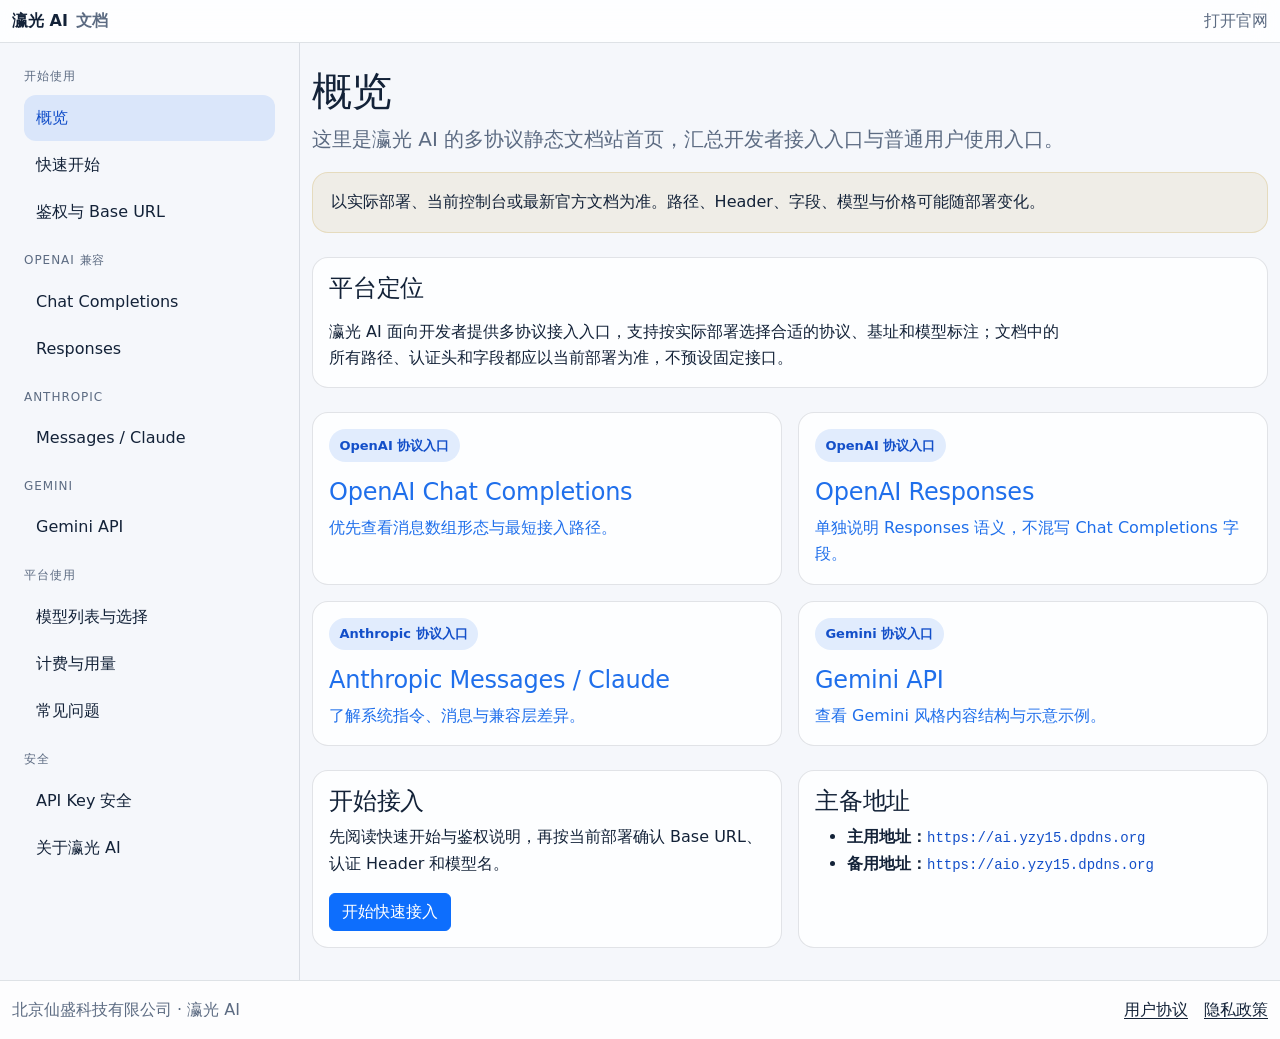
==== index.html @ 637718db "Add public Y-G-AI docs site" ====
<!doctype html>
<html lang="zh-CN">
<head>
  <meta charset="utf-8">
  <meta name="viewport" content="width=device-width, initial-scale=1">
  <meta name="description" content="瀛光 AI 多协议开发者文档">
  <title>概览 | 瀛光 AI 文档</title>
  <link rel="stylesheet" href="https://cdn.jsdelivr.net/npm/bootstrap@5.3.3/dist/css/bootstrap.min.css" integrity="sha384-QWTKZyjpPEjISv5WaRU9OFeRpok6YctnYmDr5pNlyT2bRjXh0JMhjY6hW+ALEwIH" crossorigin="anonymous">
  <link rel="stylesheet" href="assets/style.css">
</head>
<body data-page="overview">
  <header class="docs-topbar border-bottom">
    <div class="container-fluid d-flex align-items-center justify-content-between gap-3 py-2">
      <a class="brand-link" href="index.html">瀛光 AI <span>文档</span></a>
      <div class="d-flex align-items-center gap-2">
        <a class="topbar-link d-none d-md-inline" href="https://ai.yzy15.dpdns.org" target="_blank" rel="noreferrer">打开官网</a>
        <button class="btn btn-primary d-lg-none" type="button" data-bs-toggle="offcanvas" data-bs-target="#docsSidebar" aria-controls="docsSidebar">菜单</button>
      </div>
    </div>
  </header>
  <div class="docs-layout">
    <aside class="offcanvas-lg offcanvas-start docs-sidebar" tabindex="-1" id="docsSidebar" aria-label="文档导航">
      <div class="offcanvas-header d-lg-none">
        <h2 class="offcanvas-title h6 mb-0">文档导航</h2>
        <button class="btn-close" type="button" data-bs-dismiss="offcanvas" aria-label="关闭导航"></button>
      </div>
      <nav class="offcanvas-body d-block p-3 p-lg-4">
        <div class="nav-group"><div class="nav-group-title">开始使用</div><a data-nav-page="overview" href="index.html">概览</a><a data-nav-page="quickstart" href="quickstart.html">快速开始</a><a data-nav-page="authentication" href="authentication.html">鉴权与 Base URL</a></div>
        <div class="nav-group"><div class="nav-group-title">OpenAI 兼容</div><a data-nav-page="openai-chat" href="openai-chat.html">Chat Completions</a><a data-nav-page="openai-responses" href="openai-responses.html">Responses</a></div>
        <div class="nav-group"><div class="nav-group-title">Anthropic</div><a data-nav-page="anthropic" href="anthropic.html">Messages / Claude</a></div>
        <div class="nav-group"><div class="nav-group-title">Gemini</div><a data-nav-page="gemini" href="gemini.html">Gemini API</a></div>
        <div class="nav-group"><div class="nav-group-title">平台使用</div><a data-nav-page="models" href="models.html">模型列表与选择</a><a data-nav-page="billing" href="billing.html">计费与用量</a><a data-nav-page="faq" href="faq.html">常见问题</a></div>
        <div class="nav-group"><div class="nav-group-title">安全</div><a data-nav-page="security" href="security.html">API Key 安全</a><a data-nav-page="about" href="about.html">关于瀛光 AI</a></div>
      </nav>
    </aside>
    <main class="docs-main"><div class="container-fluid docs-content"><h1>概览</h1><p class="lead">这里是瀛光 AI 的多协议静态文档站首页，汇总开发者接入入口与普通用户使用入口。</p><div class="docs-callout warning mb-4">以实际部署、当前控制台或最新官方文档为准。路径、Header、字段、模型与价格可能随部署变化。</div><div class="docs-card mb-4"><h2 class="h4 mb-3">平台定位</h2><p class="mb-0">瀛光 AI 面向开发者提供多协议接入入口，支持按实际部署选择合适的协议、基址和模型标注；文档中的所有路径、认证头和字段都应以当前部署为准，不预设固定接口。</p></div><div class="docs-grid cols-2 mb-4"><a class="docs-card text-decoration-none" href="openai-chat.html"><span class="badge-soft mb-3">OpenAI 协议入口</span><h2 class="h4">OpenAI Chat Completions</h2><p class="mb-0">优先查看消息数组形态与最短接入路径。</p></a><a class="docs-card text-decoration-none" href="openai-responses.html"><span class="badge-soft mb-3">OpenAI 协议入口</span><h2 class="h4">OpenAI Responses</h2><p class="mb-0">单独说明 Responses 语义，不混写 Chat Completions 字段。</p></a><a class="docs-card text-decoration-none" href="anthropic.html"><span class="badge-soft mb-3">Anthropic 协议入口</span><h2 class="h4">Anthropic Messages / Claude</h2><p class="mb-0">了解系统指令、消息与兼容层差异。</p></a><a class="docs-card text-decoration-none" href="gemini.html"><span class="badge-soft mb-3">Gemini 协议入口</span><h2 class="h4">Gemini API</h2><p class="mb-0">查看 Gemini 风格内容结构与示意示例。</p></a></div><div class="docs-grid cols-2"><section class="docs-card"><h2 class="h4">开始接入</h2><p>先阅读快速开始与鉴权说明，再按当前部署确认 Base URL、认证 Header 和模型名。</p><a class="btn btn-primary" href="quickstart.html">开始快速接入</a></section><section class="docs-card"><h2 class="h4">主备地址</h2><ul class="mb-0"><li><strong>主用地址：</strong><code>https://ai.yzy15.dpdns.org</code></li><li><strong>备用地址：</strong><code>https://aio.yzy15.dpdns.org</code></li></ul></section></div></div></main>
  </div>
  <footer class="docs-footer border-top"><div class="container-fluid py-3 d-flex flex-wrap justify-content-between gap-2"><div>北京仙盛科技有限公司 · 瀛光 AI</div><div class="d-flex gap-3"><a href="用户协议.txt">用户协议</a><a href="隐私政策.txt">隐私政策</a></div></div></footer>
  <script src="https://cdn.jsdelivr.net/npm/bootstrap@5.3.3/dist/js/bootstrap.bundle.min.js" integrity="sha384-YvpcrYf0tY3lHB60NNkmXc5s9fDVZLESaAA55NDzOxhy9GkcIdslK1eN7N6jIeHz" crossorigin="anonymous"></script>
  <script src="assets/docs.js"></script>
</body>
</html>
---- assets/style.css ----
/* Shared docs shell for Y-G-AI-DOCS */
:root {
  color-scheme: light dark;
  --bg: #f5f7fb;
  --surface: rgba(255, 255, 255, 0.82);
  --surface-strong: #ffffff;
  --text: #132238;
  --muted: #5c6b82;
  --border: rgba(19, 34, 56, 0.12);
  --brand: #1f6feb;
  --brand-strong: #134fc9;
  --brand-soft: rgba(31, 111, 235, 0.12);
  --code-bg: #0f172a;
  --code-text: #d9e5ff;
  --notice-bg: rgba(31, 111, 235, 0.08);
  --notice-border: rgba(31, 111, 235, 0.18);
  --warning-bg: rgba(181, 133, 5, 0.08);
  --warning-border: rgba(181, 133, 5, 0.18);
  --success-bg: rgba(15, 157, 88, 0.08);
  --success-border: rgba(15, 157, 88, 0.18);
  --focus: #0a58ca;
}

@media (prefers-color-scheme: dark) {
  :root {
    --bg: #08111f;
    --surface: rgba(14, 22, 36, 0.84);
    --surface-strong: #101b2d;
    --text: #ecf2ff;
    --muted: #9aa8bf;
    --border: rgba(236, 242, 255, 0.12);
    --brand: #76a9ff;
    --brand-strong: #a8c6ff;
    --brand-soft: rgba(118, 169, 255, 0.16);
    --code-bg: #0b1322;
    --code-text: #dbe7ff;
    --notice-bg: rgba(118, 169, 255, 0.12);
    --notice-border: rgba(118, 169, 255, 0.18);
    --warning-bg: rgba(240, 184, 75, 0.12);
    --warning-border: rgba(240, 184, 75, 0.18);
    --success-bg: rgba(59, 196, 109, 0.12);
    --success-border: rgba(59, 196, 109, 0.18);
    --focus: #7cb2ff;
  }
}

html {
  scroll-behavior: smooth;
}

body {
  min-height: 100vh;
  background: var(--bg);
  color: var(--text);
  line-height: 1.65;
}

body,
button,
input,
select,
textarea {
  font-family: Inter, "PingFang SC", "Hiragino Sans GB", "Microsoft YaHei", system-ui, -apple-system, BlinkMacSystemFont, sans-serif;
}

a {
  color: var(--brand);
  text-decoration-thickness: 0.08em;
  text-underline-offset: 0.18em;
}

a:hover {
  color: var(--brand-strong);
}

a:focus-visible,
button:focus-visible,
.form-control:focus,
.form-select:focus,
.btn:focus-visible {
  outline: 2px solid var(--focus);
  outline-offset: 2px;
  box-shadow: none;
}

.docs-topbar {
  position: sticky;
  top: 0;
  z-index: 1030;
  background: var(--surface);
  backdrop-filter: blur(12px);
}

.brand-link {
  display: inline-flex;
  align-items: center;
  gap: 0.5rem;
  font-weight: 700;
  color: var(--text);
  text-decoration: none;
}

.brand-link span {
  color: var(--muted);
  font-weight: 600;
}

.topbar-link {
  color: var(--muted);
  text-decoration: none;
}

.topbar-link:hover {
  color: var(--text);
}

.docs-layout {
  display: grid;
  grid-template-columns: 300px minmax(0, 1fr);
  min-height: calc(100vh - 57px - 57px);
}

.docs-sidebar {
  border-right: 1px solid var(--border);
  background: var(--surface);
}

.docs-sidebar .nav-group + .nav-group {
  margin-top: 1rem;
}

.nav-group-title {
  font-size: 0.75rem;
  letter-spacing: 0.08em;
  text-transform: uppercase;
  color: var(--muted);
  margin-bottom: 0.5rem;
}

.docs-sidebar a {
  display: block;
  padding: 0.6rem 0.75rem;
  margin: 0.1rem 0;
  border-radius: 0.75rem;
  color: var(--text);
  text-decoration: none;
}

.docs-sidebar a:hover,
.docs-sidebar a:focus-visible,
.docs-sidebar a.active {
  background: var(--brand-soft);
  color: var(--brand-strong);
}

.docs-main {
  min-width: 0;
}

.docs-content {
  max-width: 1120px;
  padding-top: 1.5rem;
  padding-bottom: 2rem;
}

.docs-content h1,
.docs-content h2,
.docs-content h3 {
  line-height: 1.2;
  letter-spacing: -0.01em;
}

.docs-content p,
.docs-content li {
  max-width: 72ch;
}

.docs-content .lead {
  color: var(--muted);
}

.docs-callout {
  border: 1px solid var(--notice-border);
  background: var(--notice-bg);
  border-radius: 1rem;
  padding: 1rem 1.1rem;
}

.docs-callout.warning {
  border-color: var(--warning-border);
  background: var(--warning-bg);
}

.docs-callout.success {
  border-color: var(--success-border);
  background: var(--success-bg);
}

.docs-card {
  border: 1px solid var(--border);
  background: var(--surface);
  border-radius: 1rem;
  padding: 1rem;
}

.docs-card h2,
.docs-card h3,
.docs-card h4 {
  margin-top: 0;
}

.docs-grid {
  display: grid;
  gap: 1rem;
}

.docs-grid.cols-2 {
  grid-template-columns: repeat(2, minmax(0, 1fr));
}

.docs-grid.cols-3 {
  grid-template-columns: repeat(3, minmax(0, 1fr));
}

.code-shell {
  position: relative;
}

.code-shell .copy-btn {
  position: absolute;
  top: 0.75rem;
  right: 0.75rem;
}

pre {
  margin: 0;
  overflow: auto;
  border-radius: 1rem;
  background: var(--code-bg);
  color: var(--code-text);
  padding: 1rem;
  border: 1px solid rgba(127, 140, 170, 0.22);
}

pre code {
  color: inherit;
  white-space: pre;
}

code {
  color: var(--brand-strong);
}

.badge-soft {
  display: inline-flex;
  align-items: center;
  gap: 0.35rem;
  border-radius: 999px;
  padding: 0.35rem 0.65rem;
  background: var(--brand-soft);
  color: var(--brand-strong);
  font-size: 0.8125rem;
  font-weight: 600;
}

.docs-table-wrap {
  overflow-x: auto;
  border: 1px solid var(--border);
  border-radius: 1rem;
}

table.docs-table {
  width: 100%;
  margin: 0;
}

table.docs-table th,
table.docs-table td {
  vertical-align: top;
}

.docs-footer {
  background: var(--surface);
  color: var(--muted);
}

.docs-footer a {
  color: var(--text);
}

@media (max-width: 991.98px) {
  .docs-layout {
    grid-template-columns: 1fr;
  }

  .docs-sidebar {
    width: min(88vw, 320px);
  }

  .docs-content {
    padding-top: 1.25rem;
  }
}

@media (max-width: 767.98px) {
  .docs-grid.cols-2,
  .docs-grid.cols-3 {
    grid-template-columns: 1fr;
  }
}

@media (prefers-reduced-motion: reduce) {
  html {
    scroll-behavior: auto;
  }

  *, *::before, *::after {
    animation-duration: 0.01ms !important;
    animation-iteration-count: 1 !important;
    transition-duration: 0.01ms !important;
  }
}
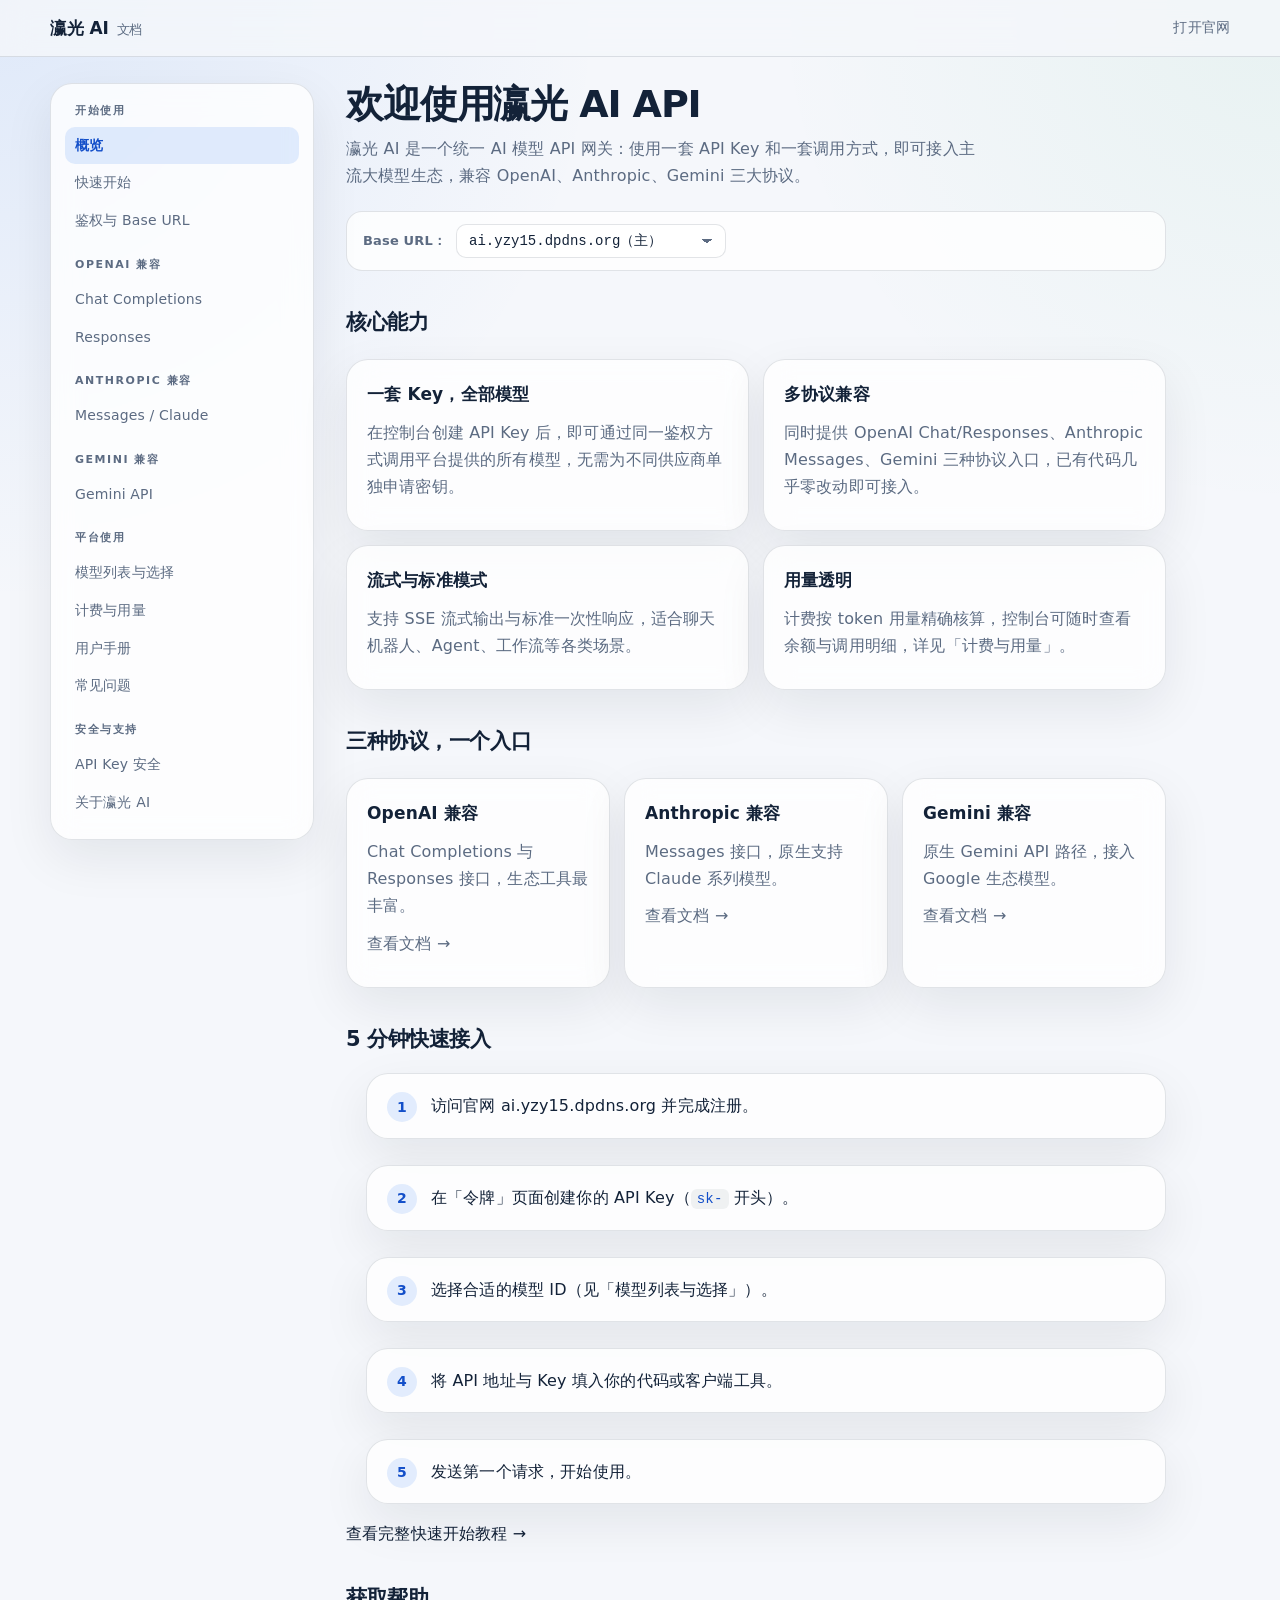
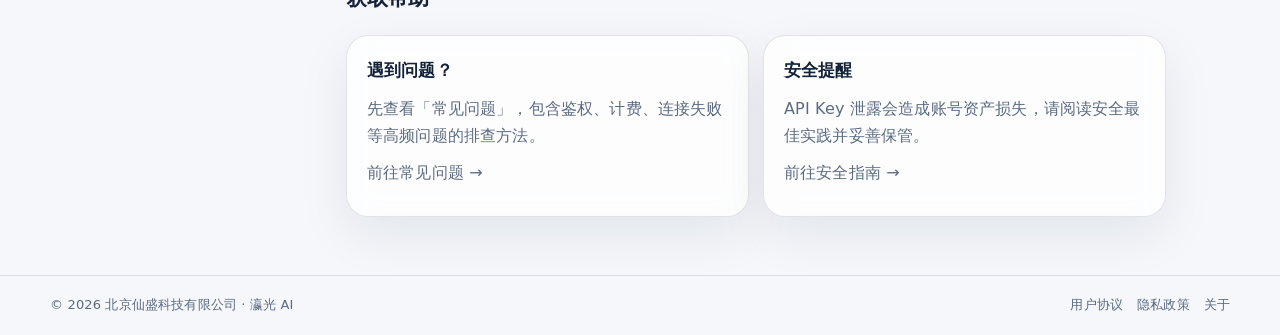
==== commit 6f36b7ce: "refactor(docs): 重构静态文档站并移除外部依赖" ====
--- a/index.html
+++ b/index.html
@@ -3,40 +3,151 @@
 <head>
   <meta charset="utf-8">
   <meta name="viewport" content="width=device-width, initial-scale=1">
-  <meta name="description" content="瀛光 AI 多协议开发者文档">
-  <title>概览 | 瀛光 AI 文档</title>
-  <link rel="stylesheet" href="https://cdn.jsdelivr.net/npm/bootstrap@5.3.3/dist/css/bootstrap.min.css" integrity="sha384-QWTKZyjpPEjISv5WaRU9OFeRpok6YctnYmDr5pNlyT2bRjXh0JMhjY6hW+ALEwIH" crossorigin="anonymous">
+  <meta name="color-scheme" content="light dark">
+  <meta name="description" content="瀛光 AI API 文档——统一兼容 OpenAI、Anthropic、Gemini 协议的 AI 模型 API 网关。">
+  <title>文档概览 | 瀛光 AI</title>
   <link rel="stylesheet" href="assets/style.css">
 </head>
-<body data-page="overview">
-  <header class="docs-topbar border-bottom">
-    <div class="container-fluid d-flex align-items-center justify-content-between gap-3 py-2">
-      <a class="brand-link" href="index.html">瀛光 AI <span>文档</span></a>
-      <div class="d-flex align-items-center gap-2">
-        <a class="topbar-link d-none d-md-inline" href="https://ai.yzy15.dpdns.org" target="_blank" rel="noreferrer">打开官网</a>
-        <button class="btn btn-primary d-lg-none" type="button" data-bs-toggle="offcanvas" data-bs-target="#docsSidebar" aria-controls="docsSidebar">菜单</button>
+<body data-page="index">
+  <header class="docs-topbar">
+    <div class="docs-topbar-inner">
+      <a class="brand-link" href="index.html">瀛光 AI<span>文档</span></a>
+      <div class="topbar-actions">
+        <a class="topbar-link" href="https://ai.yzy15.dpdns.org" target="_blank" rel="noreferrer">打开官网</a>
+        <button class="docs-menu-btn" type="button" aria-expanded="false">导航</button>
       </div>
     </div>
   </header>
+
   <div class="docs-layout">
-    <aside class="offcanvas-lg offcanvas-start docs-sidebar" tabindex="-1" id="docsSidebar" aria-label="文档导航">
-      <div class="offcanvas-header d-lg-none">
-        <h2 class="offcanvas-title h6 mb-0">文档导航</h2>
-        <button class="btn-close" type="button" data-bs-dismiss="offcanvas" aria-label="关闭导航"></button>
-      </div>
-      <nav class="offcanvas-body d-block p-3 p-lg-4">
-        <div class="nav-group"><div class="nav-group-title">开始使用</div><a data-nav-page="overview" href="index.html">概览</a><a data-nav-page="quickstart" href="quickstart.html">快速开始</a><a data-nav-page="authentication" href="authentication.html">鉴权与 Base URL</a></div>
-        <div class="nav-group"><div class="nav-group-title">OpenAI 兼容</div><a data-nav-page="openai-chat" href="openai-chat.html">Chat Completions</a><a data-nav-page="openai-responses" href="openai-responses.html">Responses</a></div>
-        <div class="nav-group"><div class="nav-group-title">Anthropic</div><a data-nav-page="anthropic" href="anthropic.html">Messages / Claude</a></div>
-        <div class="nav-group"><div class="nav-group-title">Gemini</div><a data-nav-page="gemini" href="gemini.html">Gemini API</a></div>
-        <div class="nav-group"><div class="nav-group-title">平台使用</div><a data-nav-page="models" href="models.html">模型列表与选择</a><a data-nav-page="billing" href="billing.html">计费与用量</a><a data-nav-page="faq" href="faq.html">常见问题</a></div>
-        <div class="nav-group"><div class="nav-group-title">安全</div><a data-nav-page="security" href="security.html">API Key 安全</a><a data-nav-page="about" href="about.html">关于瀛光 AI</a></div>
+    <div class="backdrop"></div>
+    <aside class="docs-sidebar" id="docsSidebar" aria-label="文档导航">
+      <div class="docs-sidebar-head"><span>文档导航</span><button class="docs-close-btn" type="button" aria-label="关闭导航">×</button></div>
+      <nav>
+        <div class="nav-group">
+          <div class="nav-group-title">开始使用</div>
+          <a href="index.html" data-nav-page="index">概览</a>
+          <a href="quickstart.html" data-nav-page="quickstart">快速开始</a>
+          <a href="authentication.html" data-nav-page="authentication">鉴权与 Base URL</a>
+        </div>
+        <div class="nav-group">
+          <div class="nav-group-title">OpenAI 兼容</div>
+          <a href="openai-chat.html" data-nav-page="openai-chat">Chat Completions</a>
+          <a href="openai-responses.html" data-nav-page="openai-responses">Responses</a>
+        </div>
+        <div class="nav-group">
+          <div class="nav-group-title">Anthropic 兼容</div>
+          <a href="anthropic.html" data-nav-page="anthropic">Messages / Claude</a>
+        </div>
+        <div class="nav-group">
+          <div class="nav-group-title">Gemini 兼容</div>
+          <a href="gemini.html" data-nav-page="gemini">Gemini API</a>
+        </div>
+        <div class="nav-group">
+          <div class="nav-group-title">平台使用</div>
+          <a href="models.html" data-nav-page="models">模型列表与选择</a>
+          <a href="billing.html" data-nav-page="billing">计费与用量</a>
+          <a href="user-guide.html" data-nav-page="user-guide">用户手册</a>
+          <a href="faq.html" data-nav-page="faq">常见问题</a>
+        </div>
+        <div class="nav-group">
+          <div class="nav-group-title">安全与支持</div>
+          <a href="security.html" data-nav-page="security">API Key 安全</a>
+          <a href="about.html" data-nav-page="about">关于瀛光 AI</a>
+        </div>
       </nav>
     </aside>
-    <main class="docs-main"><div class="container-fluid docs-content"><h1>概览</h1><p class="lead">这里是瀛光 AI 的多协议静态文档站首页，汇总开发者接入入口与普通用户使用入口。</p><div class="docs-callout warning mb-4">以实际部署、当前控制台或最新官方文档为准。路径、Header、字段、模型与价格可能随部署变化。</div><div class="docs-card mb-4"><h2 class="h4 mb-3">平台定位</h2><p class="mb-0">瀛光 AI 面向开发者提供多协议接入入口，支持按实际部署选择合适的协议、基址和模型标注；文档中的所有路径、认证头和字段都应以当前部署为准，不预设固定接口。</p></div><div class="docs-grid cols-2 mb-4"><a class="docs-card text-decoration-none" href="openai-chat.html"><span class="badge-soft mb-3">OpenAI 协议入口</span><h2 class="h4">OpenAI Chat Completions</h2><p class="mb-0">优先查看消息数组形态与最短接入路径。</p></a><a class="docs-card text-decoration-none" href="openai-responses.html"><span class="badge-soft mb-3">OpenAI 协议入口</span><h2 class="h4">OpenAI Responses</h2><p class="mb-0">单独说明 Responses 语义，不混写 Chat Completions 字段。</p></a><a class="docs-card text-decoration-none" href="anthropic.html"><span class="badge-soft mb-3">Anthropic 协议入口</span><h2 class="h4">Anthropic Messages / Claude</h2><p class="mb-0">了解系统指令、消息与兼容层差异。</p></a><a class="docs-card text-decoration-none" href="gemini.html"><span class="badge-soft mb-3">Gemini 协议入口</span><h2 class="h4">Gemini API</h2><p class="mb-0">查看 Gemini 风格内容结构与示意示例。</p></a></div><div class="docs-grid cols-2"><section class="docs-card"><h2 class="h4">开始接入</h2><p>先阅读快速开始与鉴权说明，再按当前部署确认 Base URL、认证 Header 和模型名。</p><a class="btn btn-primary" href="quickstart.html">开始快速接入</a></section><section class="docs-card"><h2 class="h4">主备地址</h2><ul class="mb-0"><li><strong>主用地址：</strong><code>https://ai.yzy15.dpdns.org</code></li><li><strong>备用地址：</strong><code>https://aio.yzy15.dpdns.org</code></li></ul></section></div></div></main>
+
+    <main class="docs-main">
+      <div class="docs-content">
+        <h1>欢迎使用瀛光 AI API</h1>
+        <p class="lead">瀛光 AI 是一个统一 AI 模型 API 网关：使用一套 API Key 和一套调用方式，即可接入主流大模型生态，兼容 OpenAI、Anthropic、Gemini 三大协议。</p>
+
+        <div class="base-url-picker" id="baseUrlPicker">
+          <label for="baseUrlSelect">Base URL：</label>
+          <select id="baseUrlSelect" aria-label="选择 API 地址">
+            <option value="https://ai.yzy15.dpdns.org">ai.yzy15.dpdns.org（主）</option>
+            <option value="https://aio.yzy15.dpdns.org">aio.yzy15.dpdns.org（备）</option>
+            <option value="https://aicn.yzy15.dpdns.org">aicn.yzy15.dpdns.org（CN2）</option>
+          </select>
+        </div>
+
+        <h2>核心能力</h2>
+        <div class="docs-grid cols-2">
+          <div class="docs-card">
+            <h3>一套 Key，全部模型</h3>
+            <p>在控制台创建 API Key 后，即可通过同一鉴权方式调用平台提供的所有模型，无需为不同供应商单独申请密钥。</p>
+          </div>
+          <div class="docs-card">
+            <h3>多协议兼容</h3>
+            <p>同时提供 OpenAI Chat/Responses、Anthropic Messages、Gemini 三种协议入口，已有代码几乎零改动即可接入。</p>
+          </div>
+          <div class="docs-card">
+            <h3>流式与标准模式</h3>
+            <p>支持 SSE 流式输出与标准一次性响应，适合聊天机器人、Agent、工作流等各类场景。</p>
+          </div>
+          <div class="docs-card">
+            <h3>用量透明</h3>
+            <p>计费按 token 用量精确核算，控制台可随时查看余额与调用明细，详见「计费与用量」。</p>
+          </div>
+        </div>
+
+        <h2>三种协议，一个入口</h2>
+        <div class="docs-grid cols-3">
+          <div class="docs-card">
+            <h3>OpenAI 兼容</h3>
+            <p>Chat Completions 与 Responses 接口，生态工具最丰富。</p>
+            <p><a href="openai-chat.html">查看文档 →</a></p>
+          </div>
+          <div class="docs-card">
+            <h3>Anthropic 兼容</h3>
+            <p>Messages 接口，原生支持 Claude 系列模型。</p>
+            <p><a href="anthropic.html">查看文档 →</a></p>
+          </div>
+          <div class="docs-card">
+            <h3>Gemini 兼容</h3>
+            <p>原生 Gemini API 路径，接入 Google 生态模型。</p>
+            <p><a href="gemini.html">查看文档 →</a></p>
+          </div>
+        </div>
+
+        <h2>5 分钟快速接入</h2>
+        <ol class="docs-steps">
+          <li>访问官网 <a href="https://ai.yzy15.dpdns.org" target="_blank" rel="noreferrer">ai.yzy15.dpdns.org</a> 并完成注册。</li>
+          <li>在「令牌」页面创建你的 API Key（<code>sk-</code> 开头）。</li>
+          <li>选择合适的模型 ID（见「模型列表与选择」）。</li>
+          <li>将 API 地址与 Key 填入你的代码或客户端工具。</li>
+          <li>发送第一个请求，开始使用。</li>
+        </ol>
+        <p><a href="quickstart.html">查看完整快速开始教程 →</a></p>
+
+        <h2>获取帮助</h2>
+        <div class="docs-grid cols-2">
+          <div class="docs-card">
+            <h3>遇到问题？</h3>
+            <p>先查看「常见问题」，包含鉴权、计费、连接失败等高频问题的排查方法。</p>
+            <p><a href="faq.html">前往常见问题 →</a></p>
+          </div>
+          <div class="docs-card">
+            <h3>安全提醒</h3>
+            <p>API Key 泄露会造成账号资产损失，请阅读安全最佳实践并妥善保管。</p>
+            <p><a href="security.html">前往安全指南 →</a></p>
+          </div>
+        </div>
+      </div>
+    </main>
   </div>
-  <footer class="docs-footer border-top"><div class="container-fluid py-3 d-flex flex-wrap justify-content-between gap-2"><div>北京仙盛科技有限公司 · 瀛光 AI</div><div class="d-flex gap-3"><a href="用户协议.txt">用户协议</a><a href="隐私政策.txt">隐私政策</a></div></div></footer>
-  <script src="https://cdn.jsdelivr.net/npm/bootstrap@5.3.3/dist/js/bootstrap.bundle.min.js" integrity="sha384-YvpcrYf0tY3lHB60NNkmXc5s9fDVZLESaAA55NDzOxhy9GkcIdslK1eN7N6jIeHz" crossorigin="anonymous"></script>
+
+  <footer class="docs-footer">
+    <div class="docs-footer-inner">
+      <span>© 2026 北京仙盛科技有限公司 · 瀛光 AI</span>
+      <div class="footer-links">
+        <a href="用户协议.txt">用户协议</a>
+        <a href="隐私政策.txt">隐私政策</a>
+        <a href="about.html">关于</a>
+      </div>
+    </div>
+  </footer>
   <script src="assets/docs.js"></script>
 </body>
 </html>
--- a/assets/style.css
+++ b/assets/style.css
@@ -1,8 +1,8 @@
-/* Shared docs shell for Y-G-AI-DOCS */
+/* 瀛光 AI 文档站共享样式 · 无外部依赖 */
 :root {
   color-scheme: light dark;
   --bg: #f5f7fb;
-  --surface: rgba(255, 255, 255, 0.82);
+  --surface: rgba(255, 255, 255, 0.78);
   --surface-strong: #ffffff;
   --text: #132238;
   --muted: #5c6b82;
@@ -10,21 +10,24 @@
   --brand: #1f6feb;
   --brand-strong: #134fc9;
   --brand-soft: rgba(31, 111, 235, 0.12);
+  --success: #0f9d58;
+  --success-soft: rgba(15, 157, 88, 0.12);
+  --warning: #b58105;
+  --warning-soft: rgba(181, 133, 5, 0.12);
+  --danger: #cf4444;
+  --danger-soft: rgba(207, 68, 68, 0.12);
+  --shadow: 0 18px 50px rgba(13, 24, 38, 0.08);
   --code-bg: #0f172a;
   --code-text: #d9e5ff;
-  --notice-bg: rgba(31, 111, 235, 0.08);
-  --notice-border: rgba(31, 111, 235, 0.18);
-  --warning-bg: rgba(181, 133, 5, 0.08);
-  --warning-border: rgba(181, 133, 5, 0.18);
-  --success-bg: rgba(15, 157, 88, 0.08);
-  --success-border: rgba(15, 157, 88, 0.18);
-  --focus: #0a58ca;
+  --code-muted: #7d8db1;
+  --chip-bg: rgba(19, 34, 56, 0.06);
+  --radius: 22px;
 }
 
 @media (prefers-color-scheme: dark) {
   :root {
     --bg: #08111f;
-    --surface: rgba(14, 22, 36, 0.84);
+    --surface: rgba(14, 22, 36, 0.82);
     --surface-strong: #101b2d;
     --text: #ecf2ff;
     --muted: #9aa8bf;
@@ -32,288 +35,532 @@
     --brand: #76a9ff;
     --brand-strong: #a8c6ff;
     --brand-soft: rgba(118, 169, 255, 0.16);
+    --success: #3bc46d;
+    --success-soft: rgba(59, 196, 109, 0.16);
+    --warning: #f0b84b;
+    --warning-soft: rgba(240, 184, 75, 0.16);
+    --danger: #ff6b6b;
+    --danger-soft: rgba(255, 107, 107, 0.16);
+    --shadow: 0 24px 60px rgba(0, 0, 0, 0.28);
     --code-bg: #0b1322;
     --code-text: #dbe7ff;
-    --notice-bg: rgba(118, 169, 255, 0.12);
-    --notice-border: rgba(118, 169, 255, 0.18);
-    --warning-bg: rgba(240, 184, 75, 0.12);
-    --warning-border: rgba(240, 184, 75, 0.18);
-    --success-bg: rgba(59, 196, 109, 0.12);
-    --success-border: rgba(59, 196, 109, 0.18);
-    --focus: #7cb2ff;
+    --code-muted: #8292b5;
+    --chip-bg: rgba(236, 242, 255, 0.07);
   }
 }
 
-html {
-  scroll-behavior: smooth;
-}
+* { box-sizing: border-box; }
+html { scroll-behavior: smooth; }
 
 body {
+  margin: 0;
   min-height: 100vh;
-  background: var(--bg);
+  font-family: Inter, "PingFang SC", "Hiragino Sans GB", "Microsoft YaHei", system-ui, -apple-system, BlinkMacSystemFont, sans-serif;
+  background:
+    radial-gradient(circle at top left, rgba(31, 111, 235, 0.1), transparent 26%),
+    radial-gradient(circle at top right, rgba(15, 157, 88, 0.06), transparent 22%),
+    linear-gradient(180deg, var(--bg), var(--bg));
   color: var(--text);
-  line-height: 1.65;
-}
-
-body,
-button,
-input,
-select,
-textarea {
-  font-family: Inter, "PingFang SC", "Hiragino Sans GB", "Microsoft YaHei", system-ui, -apple-system, BlinkMacSystemFont, sans-serif;
-}
-
-a {
-  color: var(--brand);
-  text-decoration-thickness: 0.08em;
-  text-underline-offset: 0.18em;
-}
-
-a:hover {
-  color: var(--brand-strong);
-}
-
-a:focus-visible,
-button:focus-visible,
-.form-control:focus,
-.form-select:focus,
-.btn:focus-visible {
-  outline: 2px solid var(--focus);
-  outline-offset: 2px;
-  box-shadow: none;
-}
-
+  line-height: 1.7;
+  letter-spacing: 0.01em;
+}
+
+a { color: inherit; text-decoration: none; }
+a:hover { color: var(--brand); }
+a:focus-visible, button:focus-visible {
+  outline: 2px solid var(--brand);
+  outline-offset: 3px;
+}
+img, svg { vertical-align: middle; }
+
+/* ---------- 顶栏 ---------- */
 .docs-topbar {
   position: sticky;
   top: 0;
-  z-index: 1030;
-  background: var(--surface);
-  backdrop-filter: blur(12px);
+  z-index: 40;
+  border-bottom: 1px solid var(--border);
+  background: color-mix(in srgb, var(--bg) 82%, transparent);
+  backdrop-filter: blur(14px);
+}
+
+.docs-topbar-inner {
+  width: min(1180px, calc(100% - 32px));
+  margin: 0 auto;
+  display: flex;
+  align-items: center;
+  justify-content: space-between;
+  gap: 16px;
+  min-height: 56px;
 }
 
 .brand-link {
   display: inline-flex;
+  align-items: baseline;
+  gap: 8px;
+  font-weight: 800;
+  font-size: 17px;
+  letter-spacing: -0.01em;
+}
+
+.brand-link span {
+  color: var(--muted);
+  font-weight: 500;
+  font-size: 13px;
+}
+
+.topbar-actions {
+  display: flex;
   align-items: center;
-  gap: 0.5rem;
+  gap: 10px;
+}
+
+.topbar-link {
+  color: var(--muted);
+  font-size: 14px;
+}
+
+.topbar-link:hover { color: var(--text); }
+
+.docs-menu-btn {
+  display: none;
+  min-height: 36px;
+  padding: 0 14px;
+  border-radius: 999px;
+  border: 1px solid var(--border);
+  background: var(--surface-strong);
+  color: var(--text);
+  font-size: 14px;
+  font-weight: 600;
+  cursor: pointer;
+}
+
+/* ---------- 布局 ---------- */
+.docs-layout {
+  width: min(1180px, calc(100% - 32px));
+  margin: 0 auto;
+  display: grid;
+  grid-template-columns: 264px 1fr;
+  gap: 32px;
+  padding: 26px 0 40px;
+}
+
+/* ---------- 侧栏 ---------- */
+.docs-sidebar {
+  position: sticky;
+  top: 72px;
+  align-self: start;
+  max-height: calc(100vh - 88px);
+  overflow-y: auto;
+  border-radius: var(--radius);
+  border: 1px solid var(--border);
+  background: var(--surface);
+  backdrop-filter: blur(14px);
+  box-shadow: var(--shadow);
+  padding: 18px 14px;
+}
+
+.docs-sidebar-head {
+  display: none;
+}
+
+.nav-group { margin-bottom: 16px; }
+.nav-group:last-child { margin-bottom: 0; }
+
+.nav-group-title {
+  font-size: 11px;
   font-weight: 700;
-  color: var(--text);
-  text-decoration: none;
-}
-
-.brand-link span {
-  color: var(--muted);
+  letter-spacing: 0.14em;
+  text-transform: uppercase;
+  color: var(--muted);
+  margin: 0 10px 6px;
+}
+
+.nav-group a {
+  display: block;
+  padding: 7px 10px;
+  border-radius: 10px;
+  color: var(--muted);
+  font-size: 14px;
+  transition: background 0.15s ease, color 0.15s ease;
+}
+
+.nav-group a:hover { color: var(--text); background: var(--chip-bg); }
+
+.nav-group a.active {
+  color: var(--brand-strong);
+  background: var(--brand-soft);
   font-weight: 600;
 }
 
-.topbar-link {
-  color: var(--muted);
-  text-decoration: none;
-}
-
-.topbar-link:hover {
-  color: var(--text);
-}
-
-.docs-layout {
+.backdrop {
+  display: none;
+}
+
+/* ---------- 主内容 ---------- */
+.docs-main { min-width: 0; }
+
+.docs-content { max-width: 820px; }
+
+.docs-content h1 {
+  margin: 0 0 8px;
+  font-size: clamp(28px, 4vw, 38px);
+  line-height: 1.15;
+  letter-spacing: -0.03em;
+}
+
+.docs-content .lead {
+  margin: 0 0 22px;
+  color: var(--muted);
+  font-size: 16px;
+  max-width: 62ch;
+}
+
+.docs-content h2 {
+  margin: 34px 0 10px;
+  font-size: 21px;
+  letter-spacing: -0.02em;
+}
+
+.docs-content h3 {
+  margin: 26px 0 8px;
+  font-size: 16px;
+}
+
+.docs-content p { margin: 10px 0; color: var(--text); }
+
+.docs-content ul, .docs-content ol {
+  padding-left: 20px;
+  margin: 10px 0;
+}
+
+.docs-content li { margin: 6px 0; }
+
+.docs-content code {
+  font-family: "SFMono-Regular", Consolas, "Liberation Mono", Menlo, monospace;
+  font-size: 0.88em;
+  padding: 2px 6px;
+  border-radius: 6px;
+  background: var(--chip-bg);
+  color: var(--brand-strong);
+  word-break: break-word;
+}
+
+/* ---------- 提示块 ---------- */
+.docs-callout {
+  border-radius: 16px;
+  padding: 14px 18px;
+  margin: 16px 0;
+  border: 1px solid var(--border);
+  font-size: 14px;
+}
+
+.docs-callout.info { background: var(--brand-soft); border-color: transparent; color: var(--text); }
+.docs-callout.success { background: var(--success-soft); border-color: transparent; }
+.docs-callout.warning { background: var(--warning-soft); border-color: transparent; }
+.docs-callout.danger { background: var(--danger-soft); border-color: transparent; }
+
+/* ---------- 卡片网格 ---------- */
+.docs-grid {
   display: grid;
-  grid-template-columns: 300px minmax(0, 1fr);
-  min-height: calc(100vh - 57px - 57px);
-}
-
-.docs-sidebar {
-  border-right: 1px solid var(--border);
+  gap: 14px;
+  margin: 18px 0;
+}
+
+.docs-grid.cols-2 { grid-template-columns: repeat(2, minmax(0, 1fr)); }
+.docs-grid.cols-3 { grid-template-columns: repeat(3, minmax(0, 1fr)); }
+
+.docs-card {
+  border-radius: var(--radius);
+  border: 1px solid var(--border);
   background: var(--surface);
-}
-
-.docs-sidebar .nav-group + .nav-group {
-  margin-top: 1rem;
-}
-
-.nav-group-title {
-  font-size: 0.75rem;
-  letter-spacing: 0.08em;
+  backdrop-filter: blur(14px);
+  box-shadow: var(--shadow);
+  padding: 20px;
+}
+
+.docs-card h2, .docs-card h3 {
+  margin-top: 0;
+}
+
+.docs-card h3 { font-size: 17px; }
+
+.docs-card p { color: var(--muted); }
+
+/* ---------- 表格 ---------- */
+.docs-table-wrap {
+  overflow-x: auto;
+  margin: 18px 0;
+  border: 1px solid var(--border);
+  border-radius: 16px;
+  background: var(--surface);
+  box-shadow: var(--shadow);
+}
+
+.docs-table {
+  width: 100%;
+  border-collapse: collapse;
+  font-size: 14px;
+}
+
+.docs-table th {
+  text-align: left;
+  font-size: 12px;
+  letter-spacing: 0.06em;
   text-transform: uppercase;
   color: var(--muted);
-  margin-bottom: 0.5rem;
-}
-
-.docs-sidebar a {
-  display: block;
-  padding: 0.6rem 0.75rem;
-  margin: 0.1rem 0;
-  border-radius: 0.75rem;
-  color: var(--text);
-  text-decoration: none;
-}
-
-.docs-sidebar a:hover,
-.docs-sidebar a:focus-visible,
-.docs-sidebar a.active {
+  font-weight: 700;
+  padding: 12px 16px;
+  border-bottom: 1px solid var(--border);
+  white-space: nowrap;
+}
+
+.docs-table td {
+  padding: 12px 16px;
+  border-bottom: 1px solid var(--border);
+  vertical-align: top;
+}
+
+.docs-table tr:last-child td { border-bottom: 0; }
+
+/* ---------- 代码块 ---------- */
+.code-shell {
+  position: relative;
+  border-radius: 18px;
+  background: var(--code-bg);
+  color: var(--code-text);
+  border: 1px solid rgba(255, 255, 255, 0.08);
+  margin: 18px 0;
+  overflow: hidden;
+}
+
+.code-shell .code-head {
+  display: flex;
+  align-items: center;
+  justify-content: space-between;
+  gap: 12px;
+  padding: 10px 14px;
+  border-bottom: 1px solid rgba(255, 255, 255, 0.08);
+}
+
+.code-shell .code-label {
+  color: var(--code-muted);
+  font-size: 12px;
+  letter-spacing: 0.06em;
+  font-family: "SFMono-Regular", Consolas, monospace;
+}
+
+.copy-btn {
+  appearance: none;
+  border: 1px solid rgba(255, 255, 255, 0.16);
+  background: rgba(255, 255, 255, 0.06);
+  color: var(--code-text);
+  border-radius: 8px;
+  padding: 3px 10px;
+  font-size: 12px;
+  cursor: pointer;
+}
+
+.copy-btn:hover { background: rgba(255, 255, 255, 0.12); }
+
+.copy-btn.copied { color: #7ee2a8; border-color: rgba(126, 226, 168, 0.4); }
+
+.code-shell pre {
+  margin: 0;
+  padding: 16px;
+  overflow-x: auto;
+  font-family: "SFMono-Regular", Consolas, "Liberation Mono", Menlo, monospace;
+  font-size: 13px;
+  line-height: 1.7;
+  white-space: pre;
+}
+
+.code-shell pre code { all: unset; }
+
+.code-tabs {
+  display: flex;
+  gap: 4px;
+  padding: 8px 12px 0;
+  border-bottom: 1px solid rgba(255, 255, 255, 0.08);
+  background: var(--code-bg);
+}
+
+.code-tab {
+  appearance: none;
+  border: 0;
+  background: transparent;
+  color: var(--code-muted);
+  font-size: 13px;
+  padding: 8px 12px;
+  cursor: pointer;
+  border-bottom: 2px solid transparent;
+}
+
+.code-tab.active { color: var(--code-text); border-bottom-color: #76a9ff; }
+
+/* ---------- 步骤 ---------- */
+.docs-steps {
+  counter-reset: step;
+  list-style: none;
+  padding: 0;
+  margin: 18px 0;
+  display: grid;
+  gap: 14px;
+}
+
+.docs-steps li {
+  position: relative;
+  padding: 18px 20px 18px 64px;
+  border-radius: var(--radius);
+  border: 1px solid var(--border);
+  background: var(--surface);
+  box-shadow: var(--shadow);
+}
+
+.docs-steps li::before {
+  counter-increment: step;
+  content: counter(step);
+  position: absolute;
+  left: 20px;
+  top: 18px;
+  width: 30px;
+  height: 30px;
+  display: grid;
+  place-items: center;
+  border-radius: 999px;
   background: var(--brand-soft);
   color: var(--brand-strong);
-}
-
-.docs-main {
-  min-width: 0;
-}
-
-.docs-content {
-  max-width: 1120px;
-  padding-top: 1.5rem;
-  padding-bottom: 2rem;
-}
-
-.docs-content h1,
-.docs-content h2,
-.docs-content h3 {
-  line-height: 1.2;
-  letter-spacing: -0.01em;
-}
-
-.docs-content p,
-.docs-content li {
-  max-width: 72ch;
-}
-
-.docs-content .lead {
-  color: var(--muted);
-}
-
-.docs-callout {
-  border: 1px solid var(--notice-border);
-  background: var(--notice-bg);
-  border-radius: 1rem;
-  padding: 1rem 1.1rem;
-}
-
-.docs-callout.warning {
-  border-color: var(--warning-border);
-  background: var(--warning-bg);
-}
-
-.docs-callout.success {
-  border-color: var(--success-border);
-  background: var(--success-bg);
-}
-
-.docs-card {
+  font-weight: 800;
+  font-size: 14px;
+}
+
+/* ---------- 页脚 ---------- */
+.docs-footer {
+  border-top: 1px solid var(--border);
+}
+
+.docs-footer-inner {
+  width: min(1180px, calc(100% - 32px));
+  margin: 0 auto;
+  padding: 18px 0;
+  display: flex;
+  flex-wrap: wrap;
+  justify-content: space-between;
+  gap: 10px;
+  color: var(--muted);
+  font-size: 13px;
+}
+
+.footer-links {
+  display: flex;
+  flex-wrap: wrap;
+  gap: 14px;
+}
+
+.footer-links a:hover { color: var(--text); }
+
+/* ---------- Base URL 选择器 ---------- */
+.base-url-picker {
+  display: flex;
+  align-items: center;
+  flex-wrap: wrap;
+  gap: 10px;
+  padding: 12px 16px;
+  border-radius: 16px;
   border: 1px solid var(--border);
   background: var(--surface);
-  border-radius: 1rem;
-  padding: 1rem;
-}
-
-.docs-card h2,
-.docs-card h3,
-.docs-card h4 {
-  margin-top: 0;
-}
-
-.docs-grid {
-  display: grid;
-  gap: 1rem;
-}
-
-.docs-grid.cols-2 {
-  grid-template-columns: repeat(2, minmax(0, 1fr));
-}
-
-.docs-grid.cols-3 {
-  grid-template-columns: repeat(3, minmax(0, 1fr));
-}
-
-.code-shell {
-  position: relative;
-}
-
-.code-shell .copy-btn {
-  position: absolute;
-  top: 0.75rem;
-  right: 0.75rem;
-}
-
-pre {
-  margin: 0;
-  overflow: auto;
-  border-radius: 1rem;
-  background: var(--code-bg);
-  color: var(--code-text);
-  padding: 1rem;
-  border: 1px solid rgba(127, 140, 170, 0.22);
-}
-
-pre code {
-  color: inherit;
-  white-space: pre;
-}
-
-code {
-  color: var(--brand-strong);
-}
-
-.badge-soft {
-  display: inline-flex;
-  align-items: center;
-  gap: 0.35rem;
-  border-radius: 999px;
-  padding: 0.35rem 0.65rem;
-  background: var(--brand-soft);
-  color: var(--brand-strong);
-  font-size: 0.8125rem;
+  margin: 18px 0;
+}
+
+.base-url-picker label {
+  font-size: 13px;
   font-weight: 600;
-}
-
-.docs-table-wrap {
-  overflow-x: auto;
-  border: 1px solid var(--border);
-  border-radius: 1rem;
-}
-
-table.docs-table {
-  width: 100%;
-  margin: 0;
-}
-
-table.docs-table th,
-table.docs-table td {
-  vertical-align: top;
-}
-
-.docs-footer {
-  background: var(--surface);
-  color: var(--muted);
-}
-
-.docs-footer a {
+  color: var(--muted);
+}
+
+.base-url-picker select {
+  appearance: none;
+  border: 1px solid var(--border);
+  background: var(--surface-strong);
   color: var(--text);
-}
-
-@media (max-width: 991.98px) {
-  .docs-layout {
-    grid-template-columns: 1fr;
+  border-radius: 10px;
+  padding: 8px 34px 8px 12px;
+  font-size: 14px;
+  font-family: "SFMono-Regular", Consolas, monospace;
+  cursor: pointer;
+  background-image: linear-gradient(45deg, transparent 50%, var(--muted) 50%), linear-gradient(135deg, var(--muted) 50%, transparent 50%);
+  background-position: calc(100% - 18px) 50%, calc(100% - 13px) 50%;
+  background-size: 5px 5px;
+  background-repeat: no-repeat;
+}
+
+/* ---------- 响应式 ---------- */
+@media (max-width: 960px) {
+  .docs-layout { grid-template-columns: 1fr; padding-top: 16px; }
+
+  .docs-sidebar {
+    position: fixed;
+    top: 0;
+    left: 0;
+    bottom: 0;
+    z-index: 60;
+    width: min(300px, 84vw);
+    max-height: none;
+    border-radius: 0;
+    transform: translateX(-102%);
+    transition: transform 0.25s ease;
+    padding-top: 20px;
   }
 
-  .docs-sidebar {
-    width: min(88vw, 320px);
+  .docs-sidebar.open { transform: translateX(0); }
+
+  .docs-sidebar-head {
+    display: flex;
+    align-items: center;
+    justify-content: space-between;
+    padding: 0 6px 12px;
+    margin-bottom: 8px;
+    border-bottom: 1px solid var(--border);
+    font-weight: 700;
   }
 
-  .docs-content {
-    padding-top: 1.25rem;
+  .docs-close-btn {
+    appearance: none;
+    border: 1px solid var(--border);
+    background: var(--surface-strong);
+    color: var(--text);
+    width: 32px;
+    height: 32px;
+    border-radius: 10px;
+    font-size: 16px;
+    line-height: 1;
+    cursor: pointer;
   }
-}
-
-@media (max-width: 767.98px) {
-  .docs-grid.cols-2,
-  .docs-grid.cols-3 {
-    grid-template-columns: 1fr;
+
+  .docs-menu-btn { display: inline-flex; align-items: center; }
+
+  .backdrop {
+    display: block;
+    position: fixed;
+    inset: 0;
+    z-index: 50;
+    background: rgba(8, 17, 31, 0.5);
+    opacity: 0;
+    pointer-events: none;
+    transition: opacity 0.25s ease;
   }
+
+  .backdrop.show { opacity: 1; pointer-events: auto; }
+
+  .docs-grid.cols-2, .docs-grid.cols-3 { grid-template-columns: 1fr; }
+}
+
+@media (max-width: 560px) {
+  .docs-topbar-inner, .docs-layout, .docs-footer-inner { width: min(100% - 20px, 1180px); }
+  .docs-content h1 { font-size: 26px; }
 }
 
 @media (prefers-reduced-motion: reduce) {
-  html {
-    scroll-behavior: auto;
-  }
-
+  html { scroll-behavior: auto; }
   *, *::before, *::after {
     animation-duration: 0.01ms !important;
     animation-iteration-count: 1 !important;
